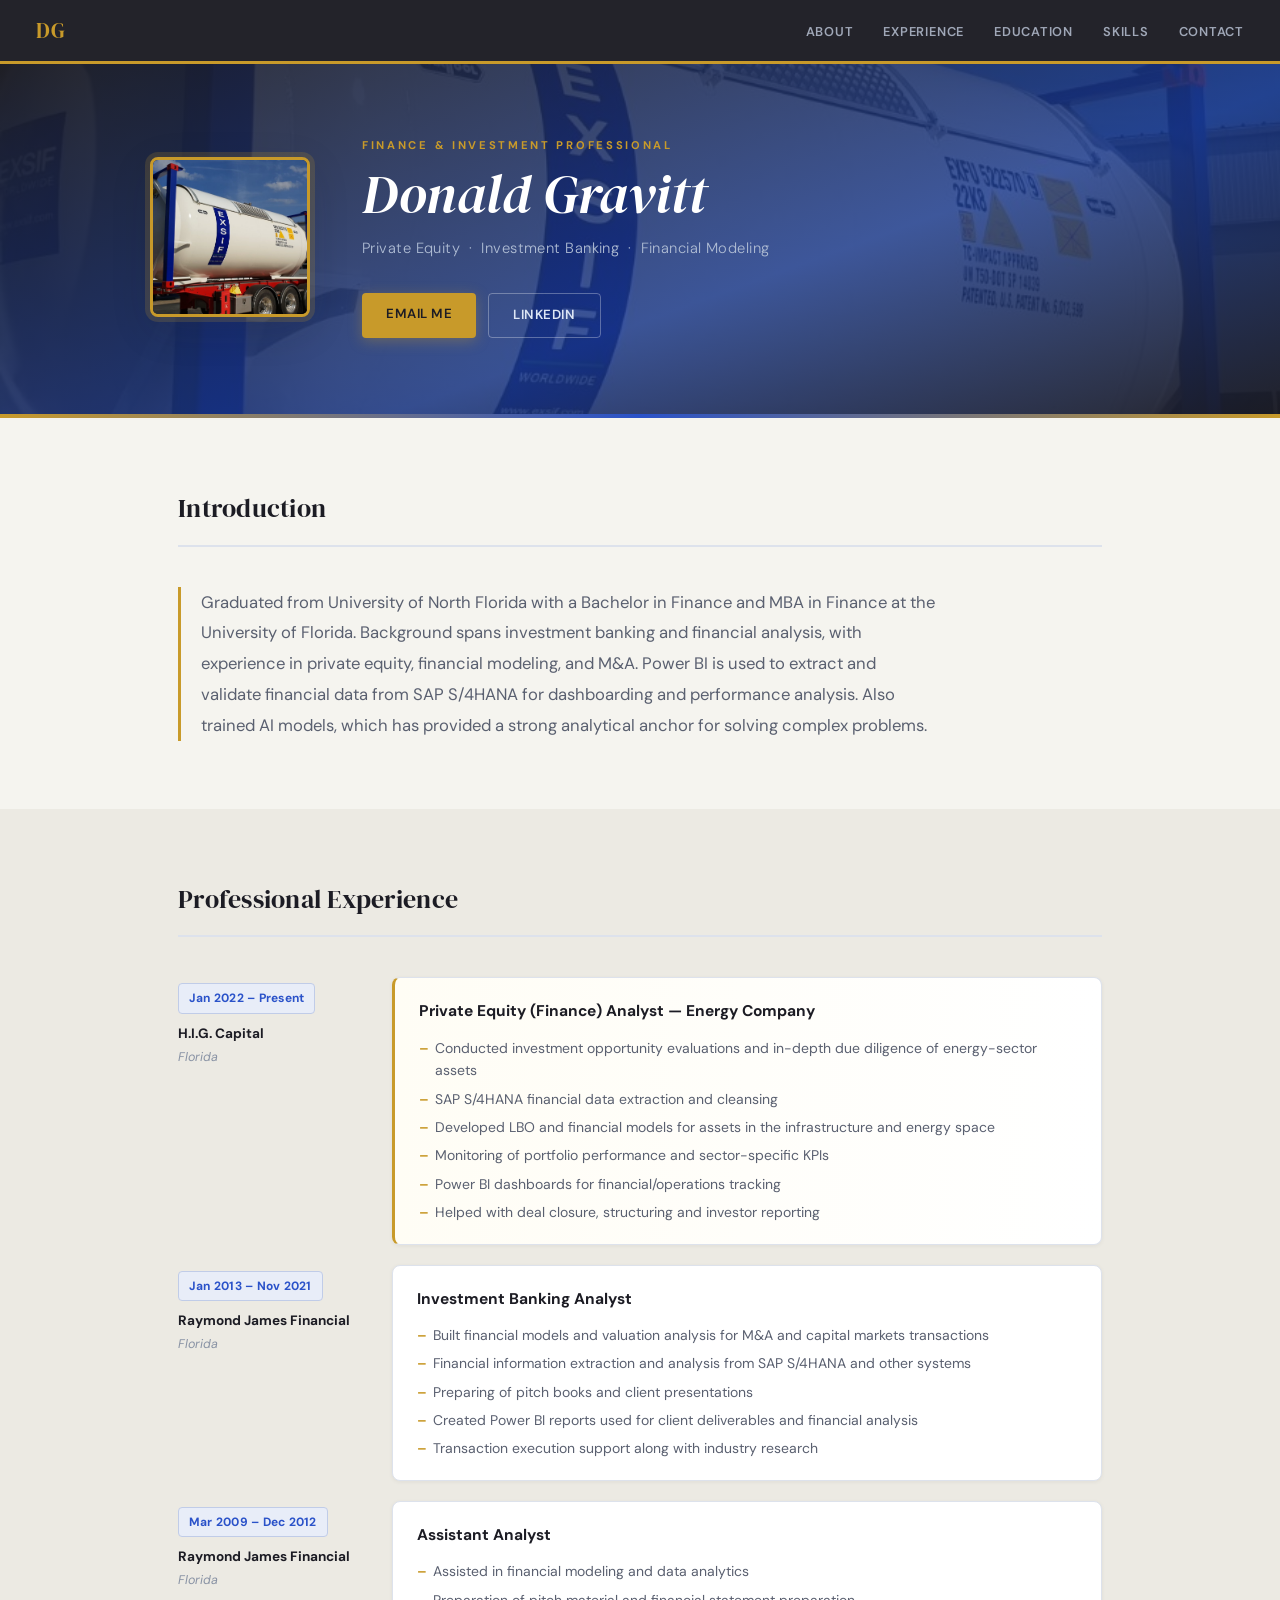
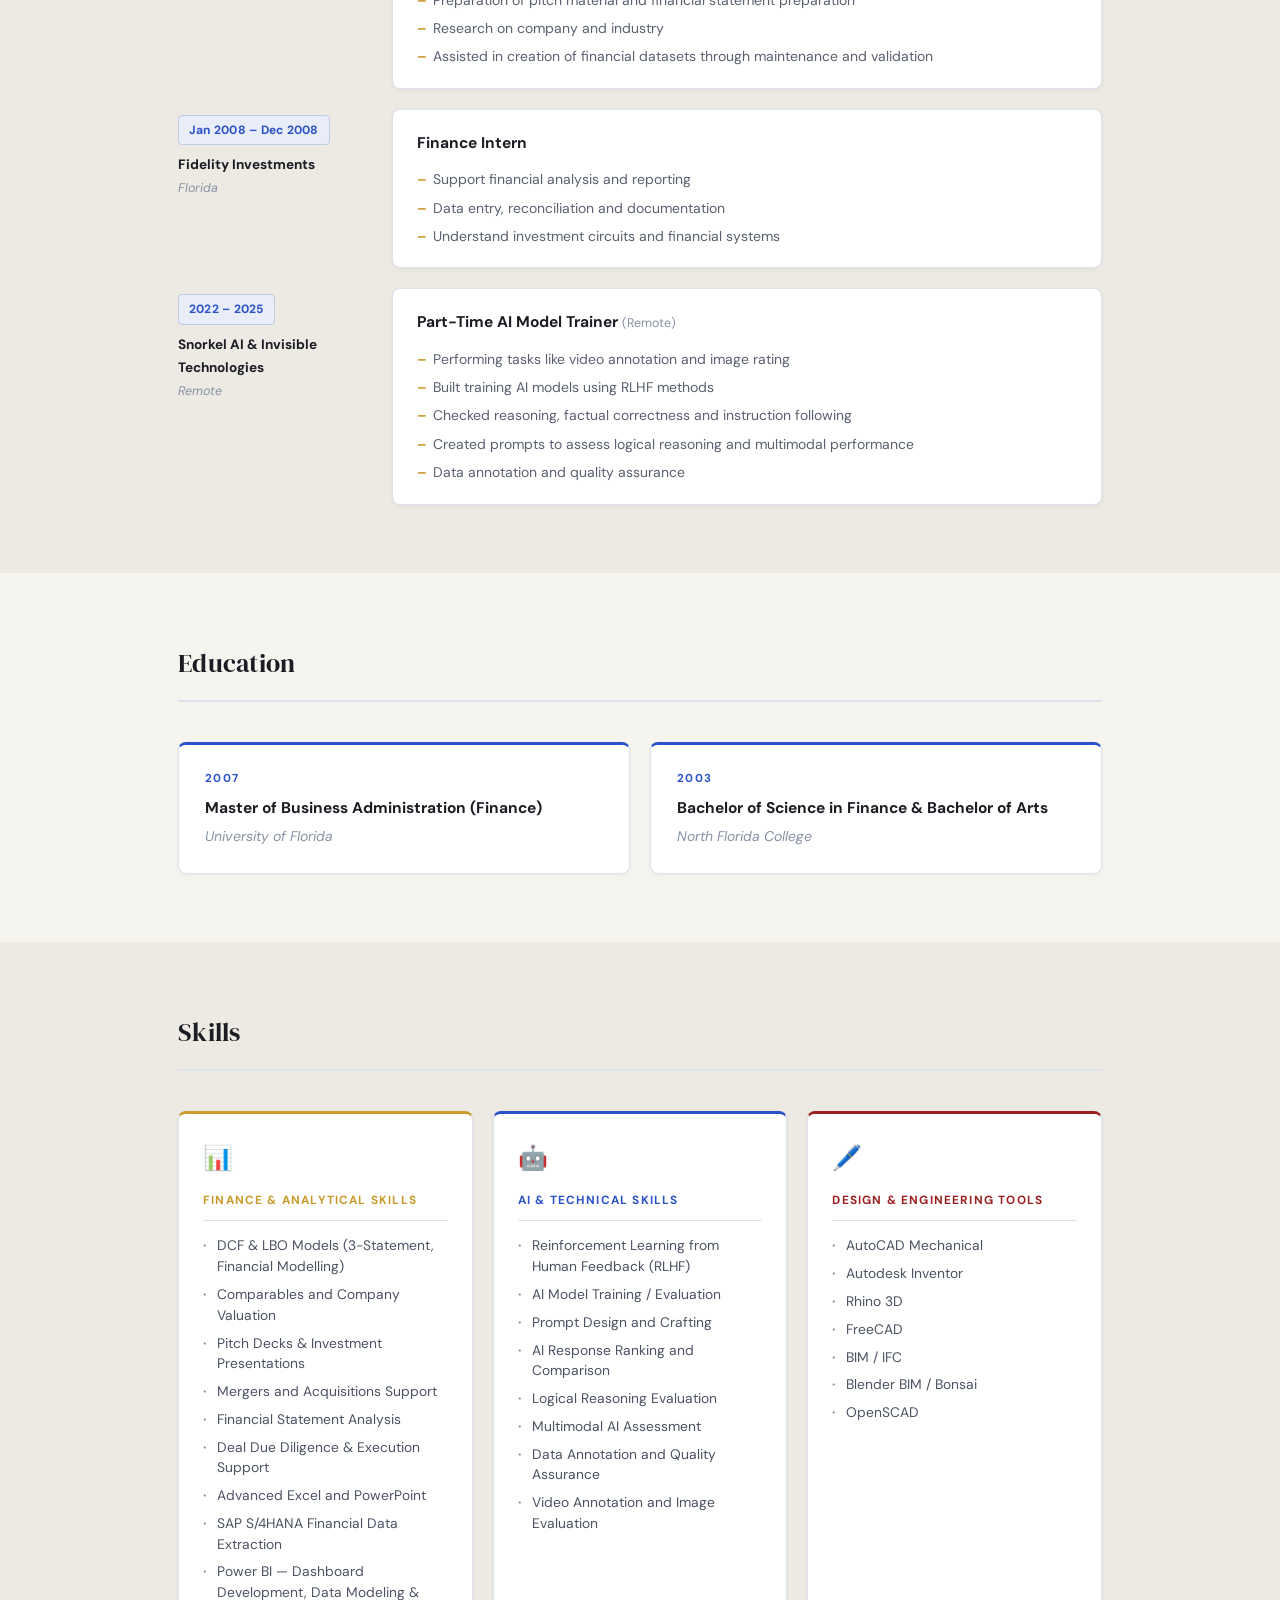
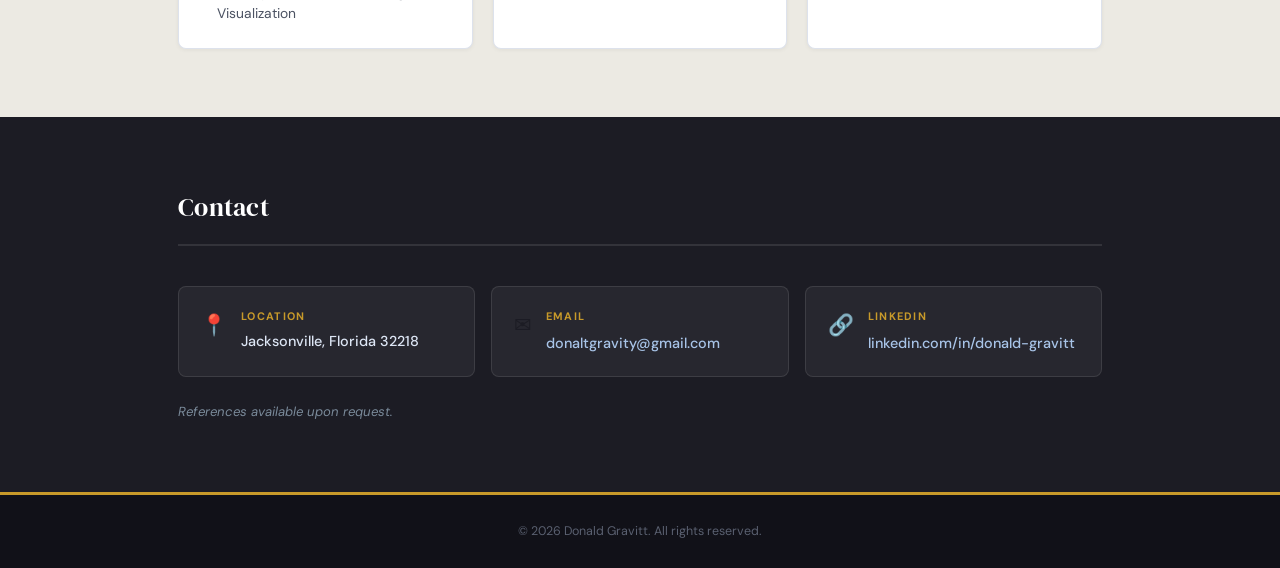
==== index.html @ 8e68f7f0 "Add files via upload" ====
<!DOCTYPE html>
<html lang="en">
<head>
  <meta charset="UTF-8" />
  <meta name="viewport" content="width=device-width, initial-scale=1.0" />
  <title>Donald Gravitt — Finance Portfolio</title>
  <link rel="stylesheet" href="style.css" />
  <link href="https://fonts.googleapis.com/css2?family=DM+Serif+Display:ital@0;1&family=DM+Sans:wght@300;400;500;600;700&display=swap" rel="stylesheet" />
</head>
<body>

  <!-- NAVBAR -->
  <nav class="navbar">
    <span class="nav-brand">DG</span>
    <ul class="nav-links">
      <li><a href="#intro">About</a></li>
      <li><a href="#experience">Experience</a></li>
      <li><a href="#education">Education</a></li>
      <li><a href="#skills">Skills</a></li>
      <li><a href="#contact">Contact</a></li>
    </ul>
  </nav>

  <!-- HERO -->
  <header class="hero">
    <div class="hero-inner">
      <div class="hero-profile-box">
        <img src="donald-headshot.jpg" alt="Donald Gravitt" />
      </div>
      <div class="hero-text">
        <p class="hero-eyebrow">Finance &amp; Investment Professional</p>
        <h1 class="hero-name">Donald Gravitt</h1>
        <p class="hero-tagline">Private Equity &nbsp;·&nbsp; Investment Banking &nbsp;·&nbsp; Financial Modeling</p>
        <div class="hero-links">
          <a href="mailto:donaltgravity@gmail.com" class="btn btn-primary">Email Me</a>
          <a href="https://www.linkedin.com/in/donald-gravitt" class="btn btn-ghost" target="_blank">LinkedIn</a>
        </div>
      </div>
    </div>
    <div class="hero-bar"></div>
  </header>

  <main>

    <!-- INTRO -->
    <section class="section" id="intro">
      <div class="container">
        <div class="section-header">
          <h2 class="section-title">Introduction</h2>
        </div>
        <p class="intro-text">
          Graduated from University of North Florida with a Bachelor in Finance and MBA in Finance at the University of Florida. Background spans investment banking and financial analysis, with experience in private equity, financial modeling, and M&A. Power BI is used to extract and validate financial data from SAP S/4HANA for dashboarding and performance analysis. Also trained AI models, which has provided a strong analytical anchor for solving complex problems.
        </p>
      </div>
    </section>

    <!-- EXPERIENCE -->
    <section class="section section-alt" id="experience">
      <div class="container">
        <div class="section-header">
          <h2 class="section-title">Professional Experience</h2>
        </div>
        <div class="timeline">

          <div class="timeline-item">
            <div class="timeline-left">
              <div class="timeline-date">Jan 2022 – Present</div>
              <div class="timeline-company">H.I.G. Capital</div>
              <div class="timeline-location">Florida</div>
            </div>
            <div class="timeline-card featured">
              <h3>Private Equity (Finance) Analyst — Energy Company</h3>
              <ul class="tl-bullets">
                <li>Conducted investment opportunity evaluations and in-depth due diligence of energy-sector assets</li>
                <li>SAP S/4HANA financial data extraction and cleansing</li>
                <li>Developed LBO and financial models for assets in the infrastructure and energy space</li>
                <li>Monitoring of portfolio performance and sector-specific KPIs</li>
                <li>Power BI dashboards for financial/operations tracking</li>
                <li>Helped with deal closure, structuring and investor reporting</li>
              </ul>
            </div>
          </div>

          <div class="timeline-item">
            <div class="timeline-left">
              <div class="timeline-date">Jan 2013 – Nov 2021</div>
              <div class="timeline-company">Raymond James Financial</div>
              <div class="timeline-location">Florida</div>
            </div>
            <div class="timeline-card">
              <h3>Investment Banking Analyst</h3>
              <ul class="tl-bullets">
                <li>Built financial models and valuation analysis for M&A and capital markets transactions</li>
                <li>Financial information extraction and analysis from SAP S/4HANA and other systems</li>
                <li>Preparing of pitch books and client presentations</li>
                <li>Created Power BI reports used for client deliverables and financial analysis</li>
                <li>Transaction execution support along with industry research</li>
              </ul>
            </div>
          </div>

          <div class="timeline-item">
            <div class="timeline-left">
              <div class="timeline-date">Mar 2009 – Dec 2012</div>
              <div class="timeline-company">Raymond James Financial</div>
              <div class="timeline-location">Florida</div>
            </div>
            <div class="timeline-card">
              <h3>Assistant Analyst</h3>
              <ul class="tl-bullets">
                <li>Assisted in financial modeling and data analytics</li>
                <li>Preparation of pitch material and financial statement preparation</li>
                <li>Research on company and industry</li>
                <li>Assisted in creation of financial datasets through maintenance and validation</li>
              </ul>
            </div>
          </div>

          <div class="timeline-item">
            <div class="timeline-left">
              <div class="timeline-date">Jan 2008 – Dec 2008</div>
              <div class="timeline-company">Fidelity Investments</div>
              <div class="timeline-location">Florida</div>
            </div>
            <div class="timeline-card">
              <h3>Finance Intern</h3>
              <ul class="tl-bullets">
                <li>Support financial analysis and reporting</li>
                <li>Data entry, reconciliation and documentation</li>
                <li>Understand investment circuits and financial systems</li>
              </ul>
            </div>
          </div>

          <div class="timeline-item">
            <div class="timeline-left">
              <div class="timeline-date">2022 – 2025</div>
              <div class="timeline-company">Snorkel AI &amp; Invisible Technologies</div>
              <div class="timeline-location">Remote</div>
            </div>
            <div class="timeline-card">
              <h3>Part-Time AI Model Trainer <span class="part-time">(Remote)</span></h3>
              <ul class="tl-bullets">
                <li>Performing tasks like video annotation and image rating</li>
                <li>Built training AI models using RLHF methods</li>
                <li>Checked reasoning, factual correctness and instruction following</li>
                <li>Created prompts to assess logical reasoning and multimodal performance</li>
                <li>Data annotation and quality assurance</li>
              </ul>
            </div>
          </div>

        </div>
      </div>
    </section>

    <!-- EDUCATION -->
    <section class="section" id="education">
      <div class="container">
        <div class="section-header">
          <h2 class="section-title">Education</h2>
        </div>
        <div class="edu-grid">
          <div class="edu-card">
            <div class="edu-year">2007</div>
            <h3>Master of Business Administration (Finance)</h3>
            <p>University of Florida</p>
          </div>
          <div class="edu-card">
            <div class="edu-year">2003</div>
            <h3>Bachelor of Science in Finance &amp; Bachelor of Arts</h3>
            <p>North Florida College</p>
          </div>
        </div>
      </div>
    </section>

    <!-- SKILLS -->
    <section class="section section-alt" id="skills">
      <div class="container">
        <div class="section-header">
          <h2 class="section-title">Skills</h2>
        </div>
        <div class="skills-grid">
          <div class="skill-card sk-finance">
            <div class="skill-icon">📊</div>
            <h4>Finance &amp; Analytical Skills</h4>
            <ul class="skill-list">
              <li>DCF &amp; LBO Models (3-Statement, Financial Modelling)</li>
              <li>Comparables and Company Valuation</li>
              <li>Pitch Decks &amp; Investment Presentations</li>
              <li>Mergers and Acquisitions Support</li>
              <li>Financial Statement Analysis</li>
              <li>Deal Due Diligence &amp; Execution Support</li>
              <li>Advanced Excel and PowerPoint</li>
              <li>SAP S/4HANA Financial Data Extraction</li>
              <li>Power BI — Dashboard Development, Data Modeling &amp; Visualization</li>
            </ul>
          </div>
          <div class="skill-card sk-ai">
            <div class="skill-icon">🤖</div>
            <h4>AI &amp; Technical Skills</h4>
            <ul class="skill-list">
              <li>Reinforcement Learning from Human Feedback (RLHF)</li>
              <li>AI Model Training / Evaluation</li>
              <li>Prompt Design and Crafting</li>
              <li>AI Response Ranking and Comparison</li>
              <li>Logical Reasoning Evaluation</li>
              <li>Multimodal AI Assessment</li>
              <li>Data Annotation and Quality Assurance</li>
              <li>Video Annotation and Image Evaluation</li>
            </ul>
          </div>
          <div class="skill-card sk-design">
            <div class="skill-icon">🖊️</div>
            <h4>Design &amp; Engineering Tools</h4>
            <ul class="skill-list">
              <li>AutoCAD Mechanical</li>
              <li>Autodesk Inventor</li>
              <li>Rhino 3D</li>
              <li>FreeCAD</li>
              <li>BIM / IFC</li>
              <li>Blender BIM / Bonsai</li>
              <li>OpenSCAD</li>
            </ul>
          </div>
        </div>
      </div>
    </section>

    <!-- CONTACT -->
    <section class="section contact-section" id="contact">
      <div class="container">
        <div class="section-header">
          <h2 class="section-title">Contact</h2>
        </div>
        <div class="contact-grid">
          <div class="contact-card">
            <span class="contact-icon">📍</span>
            <div>
              <p class="contact-label">Location</p>
              <p class="contact-value">Jacksonville, Florida 32218</p>
            </div>
          </div>
          <div class="contact-card">
            <span class="contact-icon">✉️</span>
            <div>
              <p class="contact-label">Email</p>
              <a href="mailto:donaltgravity@gmail.com" class="contact-value">donaltgravity@gmail.com</a>
            </div>
          </div>
          <div class="contact-card">
            <span class="contact-icon">🔗</span>
            <div>
              <p class="contact-label">LinkedIn</p>
              <a href="https://www.linkedin.com/in/donald-gravitt" class="contact-value" target="_blank">linkedin.com/in/donald-gravitt</a>
            </div>
          </div>
        </div>
        <p class="references-note">References available upon request.</p>
      </div>
    </section>

  </main>

  <footer class="footer">
    <p>© 2026 Donald Gravitt. All rights reserved.</p>
  </footer>

</body>
</html>
---- style.css ----
/* ===========================
   RESET & BASE
=========================== */
*, *::before, *::after {
  box-sizing: border-box;
  margin: 0;
  padding: 0;
}

:root {
  /* Pulled from the tank image: white tank, cobalt blue stripe, red chassis, gold hazard labels, sky */
  --charcoal:    #1c1c24;
  --charcoal-2:  #26262f;
  --cobalt:      #1a3a8f;
  --cobalt-lt:   #2a52c9;
  --cobalt-pale: #e8edf8;
  --gold:        #c89a2a;
  --gold-lt:     #f7eecc;
  --cream:       #f9f7f2;
  --warm-white:  #ffffff;
  --slate:       #4b5262;
  --slate-lt:    #8892a4;
  --border:      #dde2ec;
  --red-accent:  #9b2020;

  --bg:          #f5f4ef;
  --bg-alt:      #eceae3;
  --text:        #1c1c24;
  --text-muted:  #5a6070;

  --font-display: 'DM Serif Display', Georgia, serif;
  --font-body:    'DM Sans', system-ui, sans-serif;
  --max-width: 980px;
  --radius: 8px;
  --shadow-sm: 0 1px 4px rgba(28,28,36,0.06);
  --shadow-md: 0 4px 18px rgba(28,28,36,0.10);
  --shadow-lg: 0 12px 40px rgba(28,28,36,0.14);
}

html { scroll-behavior: smooth; }

body {
  font-family: var(--font-body);
  background: var(--bg);
  color: var(--text);
  font-size: 16px;
  line-height: 1.7;
}

a { color: var(--cobalt-lt); text-decoration: none; transition: opacity 0.2s; }
a:hover { opacity: 0.75; }
img { max-width: 100%; display: block; }
ul { list-style: none; }

/* ===========================
   NAVBAR
=========================== */
.navbar {
  position: sticky;
  top: 0;
  z-index: 100;
  background: rgba(28,28,36,0.97);
  backdrop-filter: blur(12px);
  border-bottom: 3px solid var(--gold);
  display: flex;
  align-items: center;
  justify-content: space-between;
  padding: 13px 36px;
}

.nav-brand {
  font-family: var(--font-display);
  font-size: 1.3rem;
  font-weight: 400;
  color: var(--gold);
  letter-spacing: 0.06em;
}

.nav-links { display: flex; gap: 30px; }

.nav-links a {
  font-size: 0.8rem;
  font-weight: 600;
  color: #a0a8b8;
  letter-spacing: 0.06em;
  text-transform: uppercase;
  transition: color 0.2s;
}

.nav-links a:hover { color: var(--gold); opacity: 1; }

/* ===========================
   HERO
=========================== */
.hero {
  position: relative;
  background:
    linear-gradient(160deg, rgba(28,28,36,0.91) 0%, rgba(26,58,143,0.82) 60%, rgba(28,28,36,0.93) 100%),
    url('donald-headshot.jpg') center/cover no-repeat;
  padding: 72px 28px 80px;
  overflow: hidden;
}

.hero-bar {
  position: absolute;
  bottom: 0; left: 0; right: 0;
  height: 4px;
  background: linear-gradient(90deg, var(--gold), var(--cobalt-lt), var(--gold));
}

.hero-inner {
  max-width: var(--max-width);
  margin: 0 auto;
  display: flex;
  align-items: center;
  gap: 52px;
}

/* square profile box */
.hero-profile-box {
  flex-shrink: 0;
  width: 160px;
  height: 160px;
  border-radius: var(--radius);
  overflow: hidden;
  border: 3px solid var(--gold);
  box-shadow: 0 0 0 5px rgba(200,154,42,0.18), var(--shadow-lg);
  background: var(--charcoal-2);
}

.hero-profile-box img {
  width: 100%;
  height: 100%;
  object-fit: cover;
}

.hero-eyebrow {
  font-size: 0.7rem;
  font-weight: 700;
  letter-spacing: 0.24em;
  text-transform: uppercase;
  color: var(--gold);
  margin-bottom: 10px;
}

.hero-name {
  font-family: var(--font-display);
  font-size: clamp(2.2rem, 5vw, 3.4rem);
  font-weight: 400;
  font-style: italic;
  color: #ffffff;
  line-height: 1.08;
  margin-bottom: 12px;
}

.hero-tagline {
  font-size: 0.92rem;
  color: #b0bdd4;
  font-weight: 300;
  letter-spacing: 0.03em;
  margin-bottom: 32px;
}

.hero-links { display: flex; gap: 12px; flex-wrap: wrap; }

.btn {
  display: inline-block;
  padding: 10px 24px;
  border-radius: 4px;
  font-size: 0.83rem;
  font-weight: 600;
  letter-spacing: 0.04em;
  text-transform: uppercase;
  transition: all 0.2s;
  cursor: pointer;
}

.btn-primary {
  background: var(--gold);
  color: var(--charcoal);
  box-shadow: 0 3px 14px rgba(200,154,42,0.35);
}
.btn-primary:hover { background: #b8891f; transform: translateY(-1px); opacity: 1; color: var(--charcoal); }

.btn-ghost {
  background: transparent;
  border: 1.5px solid rgba(255,255,255,0.3);
  color: #dde6f5;
}
.btn-ghost:hover { background: rgba(255,255,255,0.07); opacity: 1; color: #fff; }

/* ===========================
   SECTIONS
=========================== */
.section { padding: 68px 0; }
.section-alt { background: var(--bg-alt); }

.container {
  max-width: var(--max-width);
  margin: 0 auto;
  padding: 0 28px;
}

.section-header {
  display: flex;
  align-items: center;
  gap: 16px;
  margin-bottom: 40px;
  padding-bottom: 14px;
  border-bottom: 2px solid var(--border);
}

.section-title {
  font-family: var(--font-display);
  font-size: 1.65rem;
  font-weight: 400;
  color: var(--charcoal);
  letter-spacing: 0.01em;
}

/* ===========================
   INTRO
=========================== */
.intro-text {
  font-size: 1.04rem;
  color: var(--text-muted);
  max-width: 760px;
  line-height: 1.85;
  padding-left: 20px;
  border-left: 3px solid var(--gold);
}

/* ===========================
   TIMELINE
=========================== */
.timeline { display: flex; flex-direction: column; gap: 20px; }

.timeline-item {
  display: grid;
  grid-template-columns: 190px 1fr;
  gap: 24px;
  align-items: start;
}

.timeline-left {
  padding-top: 6px;
}

.timeline-date {
  font-size: 0.75rem;
  font-weight: 700;
  color: var(--cobalt-lt);
  background: var(--cobalt-pale);
  border: 1px solid #c0cce8;
  border-radius: 4px;
  padding: 4px 10px;
  display: inline-block;
  margin-bottom: 8px;
  letter-spacing: 0.02em;
}

.timeline-company {
  font-size: 0.85rem;
  font-weight: 700;
  color: var(--charcoal);
  margin-bottom: 2px;
}

.timeline-location {
  font-size: 0.78rem;
  color: var(--slate-lt);
  font-style: italic;
}

.timeline-card {
  background: var(--warm-white);
  border: 1px solid var(--border);
  border-radius: var(--radius);
  padding: 20px 24px;
  box-shadow: var(--shadow-sm);
  transition: box-shadow 0.2s, border-color 0.2s, transform 0.2s;
}

.timeline-card:hover {
  box-shadow: var(--shadow-md);
  border-color: #c0cce8;
  transform: translateX(3px);
}

.timeline-card.featured {
  border-left: 3px solid var(--gold);
  background: linear-gradient(to right, #fffdf5, #ffffff);
}

.timeline-card h3 {
  font-size: 0.97rem;
  font-weight: 700;
  color: var(--charcoal);
  margin-bottom: 12px;
}

.tl-bullets {
  list-style: none;
  display: flex;
  flex-direction: column;
  gap: 6px;
}

.tl-bullets li {
  font-size: 0.875rem;
  color: var(--text-muted);
  padding-left: 16px;
  position: relative;
  line-height: 1.6;
}

.tl-bullets li::before {
  content: '–';
  position: absolute;
  left: 0;
  color: var(--gold);
  font-weight: 700;
}

.part-time {
  font-size: 0.78rem;
  font-weight: 400;
  color: var(--slate-lt);
}

/* ===========================
   EDUCATION
=========================== */
.edu-grid {
  display: grid;
  grid-template-columns: repeat(auto-fit, minmax(280px, 1fr));
  gap: 20px;
}

.edu-card {
  background: var(--warm-white);
  border: 1px solid var(--border);
  border-top: 3px solid var(--cobalt-lt);
  border-radius: var(--radius);
  padding: 24px 26px;
  box-shadow: var(--shadow-sm);
  transition: box-shadow 0.2s, transform 0.2s;
}

.edu-card:hover { box-shadow: var(--shadow-md); transform: translateY(-2px); }

.edu-year {
  font-size: 0.72rem;
  font-weight: 700;
  letter-spacing: 0.12em;
  color: var(--cobalt-lt);
  text-transform: uppercase;
  margin-bottom: 10px;
}

.edu-card h3 {
  font-size: 0.97rem;
  font-weight: 700;
  color: var(--charcoal);
  margin-bottom: 5px;
  line-height: 1.4;
}

.edu-card p {
  font-size: 0.875rem;
  color: var(--slate-lt);
  font-style: italic;
}

/* ===========================
   SKILLS
=========================== */
.skills-grid {
  display: grid;
  grid-template-columns: repeat(auto-fit, minmax(280px, 1fr));
  gap: 20px;
}

.skill-card {
  background: var(--warm-white);
  border: 1px solid var(--border);
  border-radius: var(--radius);
  padding: 24px;
  box-shadow: var(--shadow-sm);
  transition: transform 0.2s, box-shadow 0.2s;
}

.skill-card:hover { transform: translateY(-3px); box-shadow: var(--shadow-md); }

.skill-icon { font-size: 1.5rem; margin-bottom: 12px; }

.skill-card h4 {
  font-size: 0.74rem;
  font-weight: 700;
  text-transform: uppercase;
  letter-spacing: 0.1em;
  margin-bottom: 14px;
  padding-bottom: 10px;
  border-bottom: 1px solid var(--border);
}

.sk-finance { border-top: 3px solid var(--gold); }
.sk-finance h4 { color: var(--gold); }

.sk-ai { border-top: 3px solid var(--cobalt-lt); }
.sk-ai h4 { color: var(--cobalt-lt); }

.sk-design { border-top: 3px solid var(--red-accent); }
.sk-design h4 { color: var(--red-accent); }

.skill-list {
  display: flex;
  flex-direction: column;
  gap: 7px;
}

.skill-list li {
  font-size: 0.865rem;
  color: var(--slate);
  padding-left: 14px;
  position: relative;
  line-height: 1.5;
}

.skill-list li::before {
  content: '·';
  position: absolute;
  left: 0;
  font-weight: 700;
  color: var(--slate-lt);
}

/* ===========================
   CONTACT
=========================== */
.contact-section { background: var(--charcoal); }
.contact-section .section-header { border-bottom-color: rgba(255,255,255,0.1); }
.contact-section .section-title { color: #ffffff; }

.contact-grid {
  display: grid;
  grid-template-columns: repeat(auto-fit, minmax(220px, 1fr));
  gap: 16px;
  margin-bottom: 24px;
}

.contact-card {
  display: flex;
  align-items: flex-start;
  gap: 14px;
  background: rgba(255,255,255,0.05);
  border: 1px solid rgba(255,255,255,0.1);
  border-radius: var(--radius);
  padding: 20px 22px;
  transition: background 0.2s, border-color 0.2s;
}

.contact-card:hover {
  background: rgba(255,255,255,0.08);
  border-color: rgba(200,154,42,0.4);
}

.contact-icon { font-size: 1.3rem; flex-shrink: 0; }

.contact-label {
  font-size: 0.68rem;
  font-weight: 700;
  text-transform: uppercase;
  letter-spacing: 0.12em;
  color: var(--gold);
  margin-bottom: 4px;
}

.contact-value {
  font-size: 0.9rem;
  color: #dde6f5;
  font-weight: 500;
}

a.contact-value { color: #a8c4e8; }
a.contact-value:hover { color: var(--gold); opacity: 1; }

.references-note {
  font-size: 0.82rem;
  color: #7a8a9a;
  font-style: italic;
}

/* ===========================
   FOOTER
=========================== */
.footer {
  background: #111118;
  border-top: 3px solid var(--gold);
  text-align: center;
  padding: 26px 24px;
  font-size: 0.78rem;
  color: #5a6070;
}

/* ===========================
   RESPONSIVE
=========================== */
@media (max-width: 680px) {
  .navbar { padding: 12px 16px; }
  .nav-links { gap: 16px; }
  .nav-links a { font-size: 0.72rem; }

  .hero-inner { flex-direction: column; text-align: center; gap: 28px; }
  .hero-links { justify-content: center; }
  .hero-profile-box { width: 130px; height: 130px; }

  .timeline-item { grid-template-columns: 1fr; gap: 10px; }
  .timeline-date { display: inline-block; }

  .skills-grid,
  .edu-grid,
  .contact-grid { grid-template-columns: 1fr; }
}
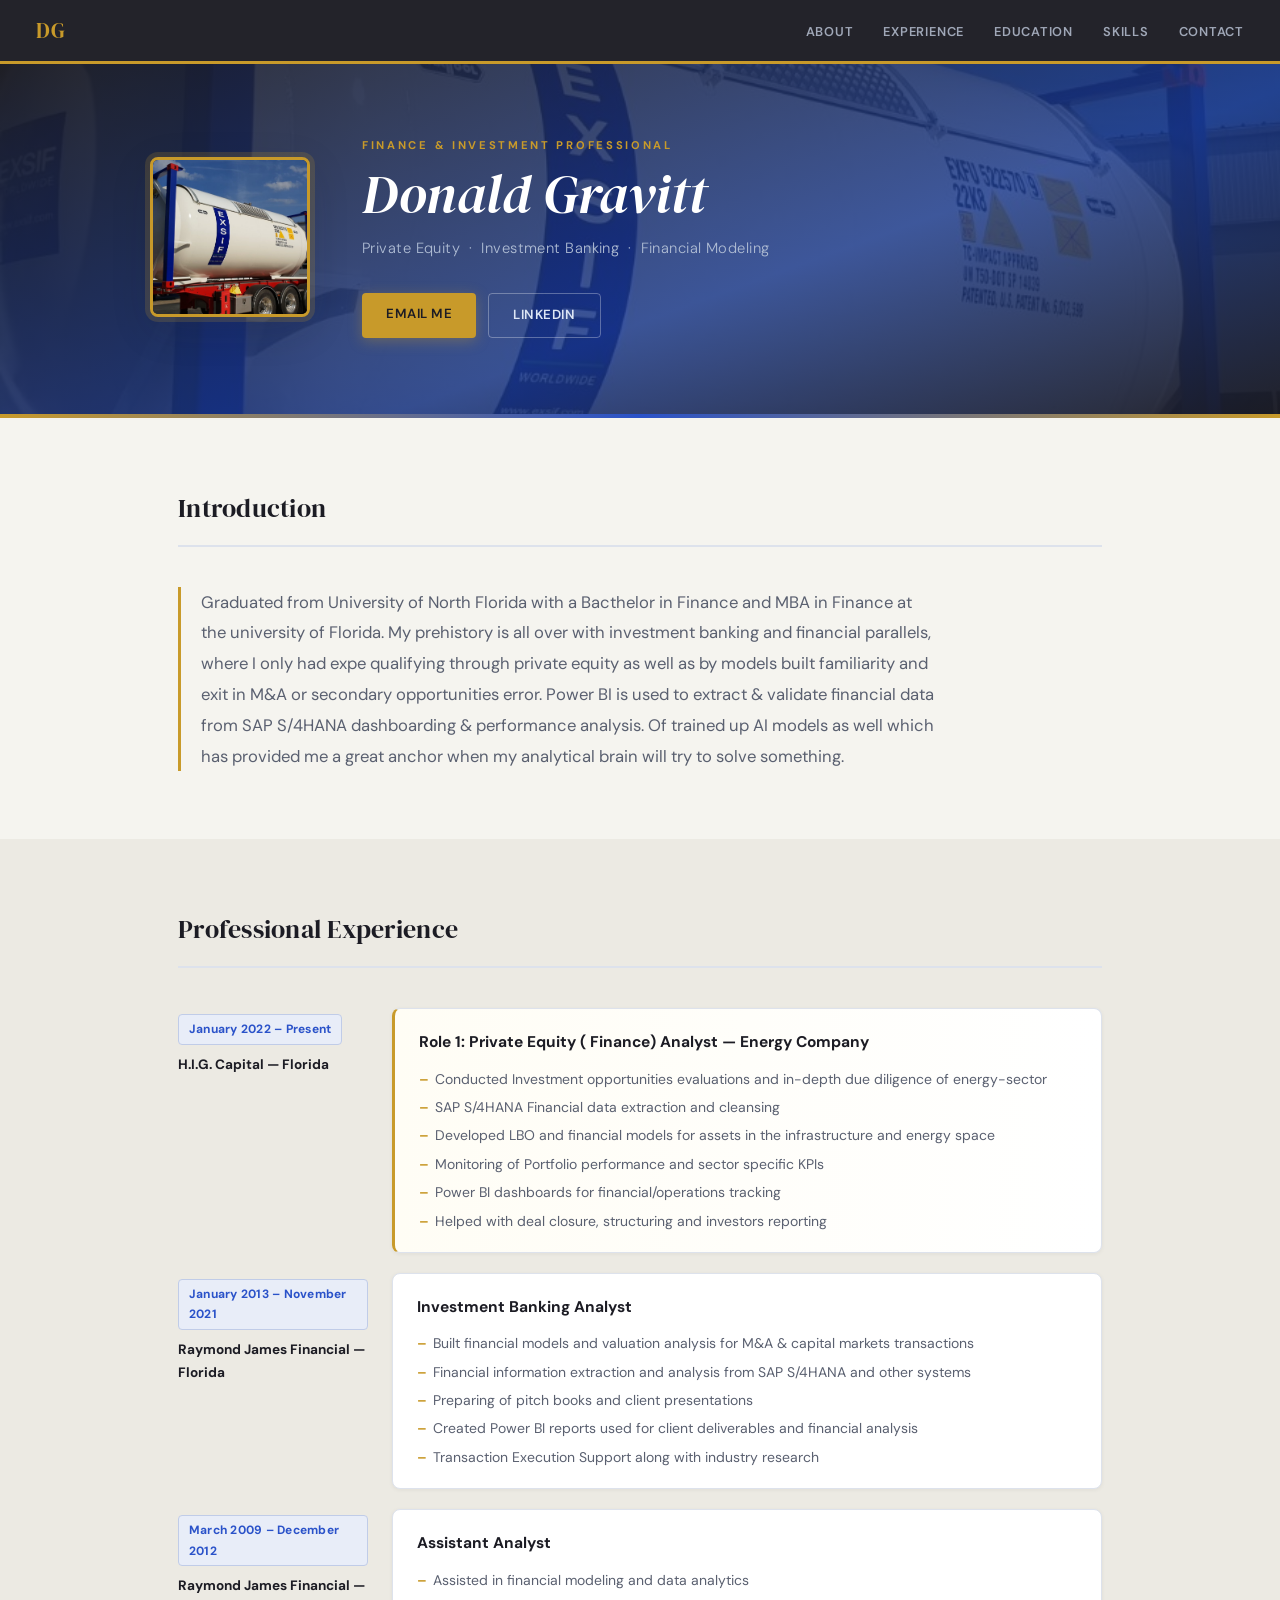
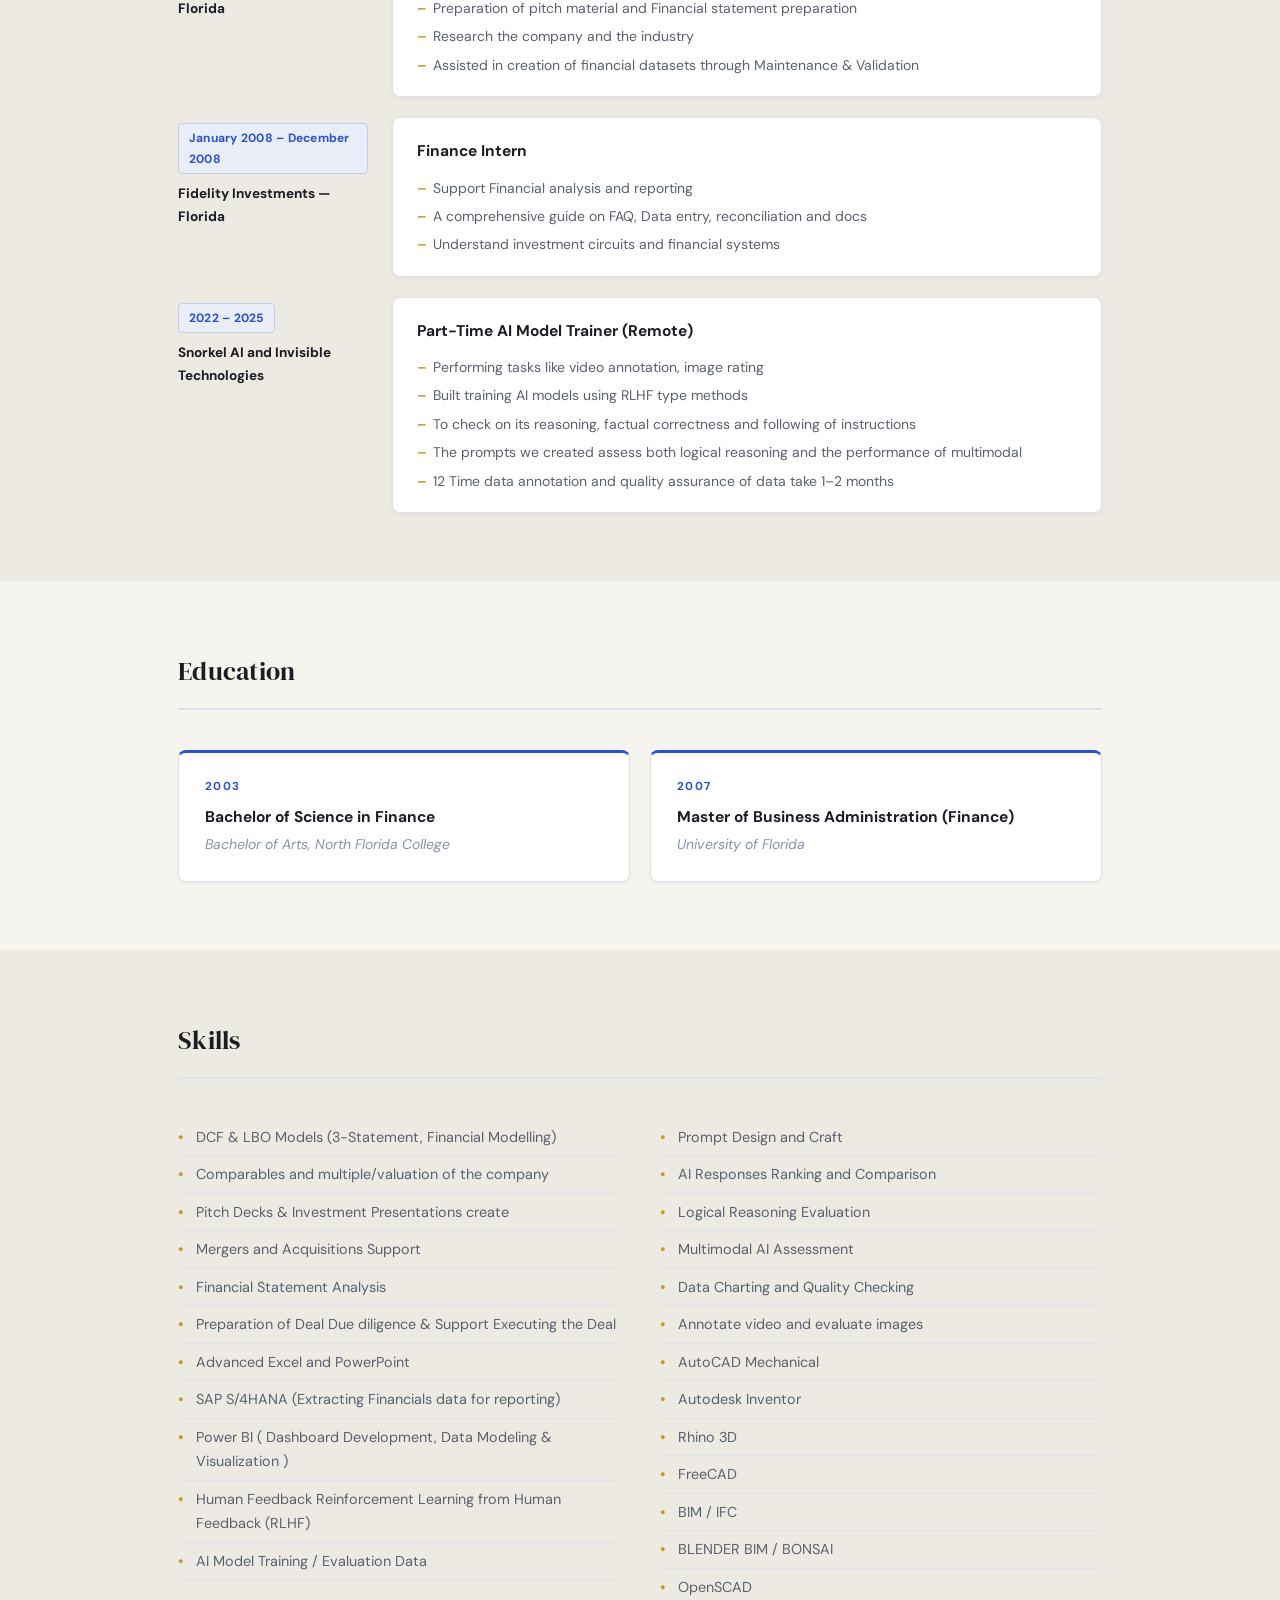
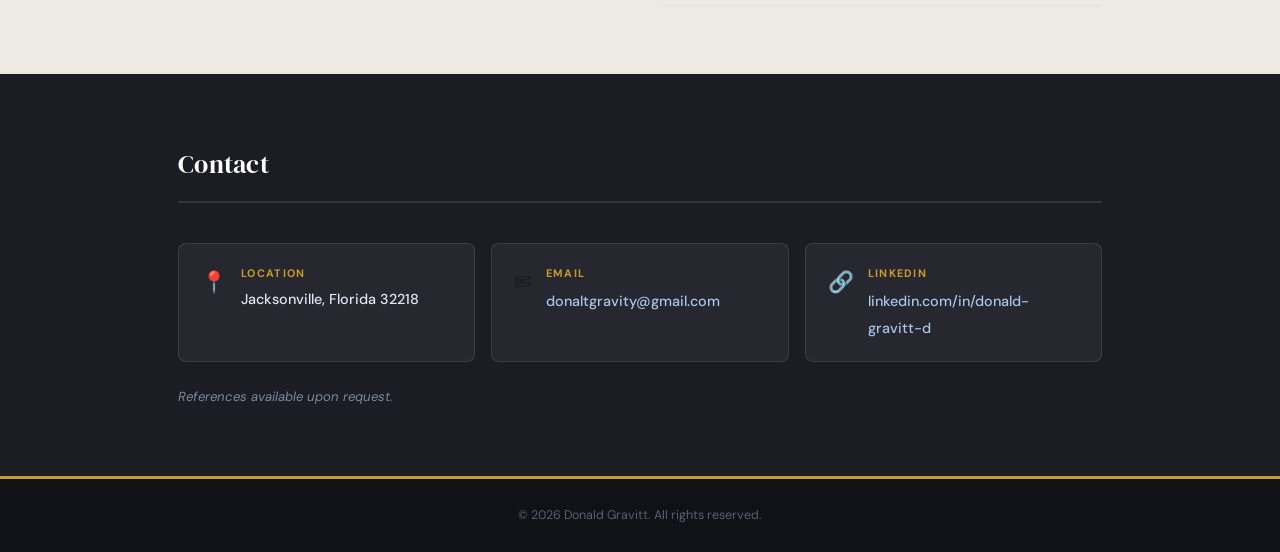
==== commit c7415d00: "Add files via upload" ====
--- a/index.html
+++ b/index.html
@@ -33,7 +33,7 @@
         <p class="hero-tagline">Private Equity &nbsp;·&nbsp; Investment Banking &nbsp;·&nbsp; Financial Modeling</p>
         <div class="hero-links">
           <a href="mailto:donaltgravity@gmail.com" class="btn btn-primary">Email Me</a>
-          <a href="https://www.linkedin.com/in/donald-gravitt" class="btn btn-ghost" target="_blank">LinkedIn</a>
+          <a href="https://www.linkedin.com/in/donald-gravitt-d" class="btn btn-ghost" target="_blank">LinkedIn</a>
         </div>
       </div>
     </div>
@@ -49,7 +49,7 @@
           <h2 class="section-title">Introduction</h2>
         </div>
         <p class="intro-text">
-          Graduated from University of North Florida with a Bachelor in Finance and MBA in Finance at the University of Florida. Background spans investment banking and financial analysis, with experience in private equity, financial modeling, and M&A. Power BI is used to extract and validate financial data from SAP S/4HANA for dashboarding and performance analysis. Also trained AI models, which has provided a strong analytical anchor for solving complex problems.
+          Graduated from University of North Florida with a Bacthelor in Finance and MBA in Finance at the university of Florida. My prehistory is all over with investment banking and financial parallels, where I only had expe qualifying through private equity as well as by models built familiarity and exit in M&A or secondary opportunities error. Power BI is used to extract &amp; validate financial data from SAP S/4HANA dashboarding &amp; performance analysis. Of trained up AI models as well which has provided me a great anchor when my analytical brain will try to solve something.
         </p>
       </div>
     </section>
@@ -64,69 +64,65 @@
 
           <div class="timeline-item">
             <div class="timeline-left">
-              <div class="timeline-date">Jan 2022 – Present</div>
-              <div class="timeline-company">H.I.G. Capital</div>
-              <div class="timeline-location">Florida</div>
+              <div class="timeline-date">January 2022 – Present</div>
+              <div class="timeline-company">H.I.G. Capital — Florida</div>
             </div>
             <div class="timeline-card featured">
-              <h3>Private Equity (Finance) Analyst — Energy Company</h3>
-              <ul class="tl-bullets">
-                <li>Conducted investment opportunity evaluations and in-depth due diligence of energy-sector assets</li>
-                <li>SAP S/4HANA financial data extraction and cleansing</li>
+              <h3>Role 1: Private Equity ( Finance) Analyst — Energy Company</h3>
+              <ul class="tl-bullets">
+                <li>Conducted Investment opportunities evaluations and in-depth due diligence of energy-sector</li>
+                <li>SAP S/4HANA Financial data extraction and cleansing</li>
                 <li>Developed LBO and financial models for assets in the infrastructure and energy space</li>
-                <li>Monitoring of portfolio performance and sector-specific KPIs</li>
+                <li>Monitoring of Portfolio performance and sector specific KPIs</li>
                 <li>Power BI dashboards for financial/operations tracking</li>
-                <li>Helped with deal closure, structuring and investor reporting</li>
-              </ul>
-            </div>
-          </div>
-
-          <div class="timeline-item">
-            <div class="timeline-left">
-              <div class="timeline-date">Jan 2013 – Nov 2021</div>
-              <div class="timeline-company">Raymond James Financial</div>
-              <div class="timeline-location">Florida</div>
+                <li>Helped with deal closure, structuring and investors reporting</li>
+              </ul>
+            </div>
+          </div>
+
+          <div class="timeline-item">
+            <div class="timeline-left">
+              <div class="timeline-date">January 2013 – November 2021</div>
+              <div class="timeline-company">Raymond James Financial — Florida</div>
             </div>
             <div class="timeline-card">
               <h3>Investment Banking Analyst</h3>
               <ul class="tl-bullets">
-                <li>Built financial models and valuation analysis for M&A and capital markets transactions</li>
+                <li>Built financial models and valuation analysis for M&amp;A &amp; capital markets transactions</li>
                 <li>Financial information extraction and analysis from SAP S/4HANA and other systems</li>
                 <li>Preparing of pitch books and client presentations</li>
                 <li>Created Power BI reports used for client deliverables and financial analysis</li>
-                <li>Transaction execution support along with industry research</li>
-              </ul>
-            </div>
-          </div>
-
-          <div class="timeline-item">
-            <div class="timeline-left">
-              <div class="timeline-date">Mar 2009 – Dec 2012</div>
-              <div class="timeline-company">Raymond James Financial</div>
-              <div class="timeline-location">Florida</div>
+                <li>Transaction Execution Support along with industry research</li>
+              </ul>
+            </div>
+          </div>
+
+          <div class="timeline-item">
+            <div class="timeline-left">
+              <div class="timeline-date">March 2009 – December 2012</div>
+              <div class="timeline-company">Raymond James Financial — Florida</div>
             </div>
             <div class="timeline-card">
               <h3>Assistant Analyst</h3>
               <ul class="tl-bullets">
                 <li>Assisted in financial modeling and data analytics</li>
-                <li>Preparation of pitch material and financial statement preparation</li>
-                <li>Research on company and industry</li>
-                <li>Assisted in creation of financial datasets through maintenance and validation</li>
-              </ul>
-            </div>
-          </div>
-
-          <div class="timeline-item">
-            <div class="timeline-left">
-              <div class="timeline-date">Jan 2008 – Dec 2008</div>
-              <div class="timeline-company">Fidelity Investments</div>
-              <div class="timeline-location">Florida</div>
+                <li>Preparation of pitch material and Financial statement preparation</li>
+                <li>Research the company and the industry</li>
+                <li>Assisted in creation of financial datasets through Maintenance &amp; Validation</li>
+              </ul>
+            </div>
+          </div>
+
+          <div class="timeline-item">
+            <div class="timeline-left">
+              <div class="timeline-date">January 2008 – December 2008</div>
+              <div class="timeline-company">Fidelity Investments — Florida</div>
             </div>
             <div class="timeline-card">
               <h3>Finance Intern</h3>
               <ul class="tl-bullets">
-                <li>Support financial analysis and reporting</li>
-                <li>Data entry, reconciliation and documentation</li>
+                <li>Support Financial analysis and reporting</li>
+                <li>A comprehensive guide on FAQ, Data entry, reconciliation and docs</li>
                 <li>Understand investment circuits and financial systems</li>
               </ul>
             </div>
@@ -135,17 +131,16 @@
           <div class="timeline-item">
             <div class="timeline-left">
               <div class="timeline-date">2022 – 2025</div>
-              <div class="timeline-company">Snorkel AI &amp; Invisible Technologies</div>
-              <div class="timeline-location">Remote</div>
-            </div>
-            <div class="timeline-card">
-              <h3>Part-Time AI Model Trainer <span class="part-time">(Remote)</span></h3>
-              <ul class="tl-bullets">
-                <li>Performing tasks like video annotation and image rating</li>
-                <li>Built training AI models using RLHF methods</li>
-                <li>Checked reasoning, factual correctness and instruction following</li>
-                <li>Created prompts to assess logical reasoning and multimodal performance</li>
-                <li>Data annotation and quality assurance</li>
+              <div class="timeline-company">Snorkel AI and Invisible Technologies</div>
+            </div>
+            <div class="timeline-card">
+              <h3>Part-Time AI Model Trainer (Remote)</h3>
+              <ul class="tl-bullets">
+                <li>Performing tasks like video annotation, image rating</li>
+                <li>Built training AI models using RLHF type methods</li>
+                <li>To check on its reasoning, factual correctness and following of instructions</li>
+                <li>The prompts we created assess both logical reasoning and the performance of multimodal</li>
+                <li>12 Time data annotation and quality assurance of data take 1–2 months</li>
               </ul>
             </div>
           </div>
@@ -161,16 +156,16 @@
           <h2 class="section-title">Education</h2>
         </div>
         <div class="edu-grid">
+          <div class="edu-card">
+            <div class="edu-year">2003</div>
+            <h3>Bachelor of Science in Finance</h3>
+            <p>Bachelor of Arts, North Florida College</p>
+          </div>
           <div class="edu-card">
             <div class="edu-year">2007</div>
             <h3>Master of Business Administration (Finance)</h3>
             <p>University of Florida</p>
           </div>
-          <div class="edu-card">
-            <div class="edu-year">2003</div>
-            <h3>Bachelor of Science in Finance &amp; Bachelor of Arts</h3>
-            <p>North Florida College</p>
-          </div>
         </div>
       </div>
     </section>
@@ -181,50 +176,32 @@
         <div class="section-header">
           <h2 class="section-title">Skills</h2>
         </div>
-        <div class="skills-grid">
-          <div class="skill-card sk-finance">
-            <div class="skill-icon">📊</div>
-            <h4>Finance &amp; Analytical Skills</h4>
-            <ul class="skill-list">
-              <li>DCF &amp; LBO Models (3-Statement, Financial Modelling)</li>
-              <li>Comparables and Company Valuation</li>
-              <li>Pitch Decks &amp; Investment Presentations</li>
-              <li>Mergers and Acquisitions Support</li>
-              <li>Financial Statement Analysis</li>
-              <li>Deal Due Diligence &amp; Execution Support</li>
-              <li>Advanced Excel and PowerPoint</li>
-              <li>SAP S/4HANA Financial Data Extraction</li>
-              <li>Power BI — Dashboard Development, Data Modeling &amp; Visualization</li>
-            </ul>
-          </div>
-          <div class="skill-card sk-ai">
-            <div class="skill-icon">🤖</div>
-            <h4>AI &amp; Technical Skills</h4>
-            <ul class="skill-list">
-              <li>Reinforcement Learning from Human Feedback (RLHF)</li>
-              <li>AI Model Training / Evaluation</li>
-              <li>Prompt Design and Crafting</li>
-              <li>AI Response Ranking and Comparison</li>
-              <li>Logical Reasoning Evaluation</li>
-              <li>Multimodal AI Assessment</li>
-              <li>Data Annotation and Quality Assurance</li>
-              <li>Video Annotation and Image Evaluation</li>
-            </ul>
-          </div>
-          <div class="skill-card sk-design">
-            <div class="skill-icon">🖊️</div>
-            <h4>Design &amp; Engineering Tools</h4>
-            <ul class="skill-list">
-              <li>AutoCAD Mechanical</li>
-              <li>Autodesk Inventor</li>
-              <li>Rhino 3D</li>
-              <li>FreeCAD</li>
-              <li>BIM / IFC</li>
-              <li>Blender BIM / Bonsai</li>
-              <li>OpenSCAD</li>
-            </ul>
-          </div>
-        </div>
+        <ul class="skills-flat-list">
+          <li>DCF &amp; LBO Models (3-Statement, Financial Modelling)</li>
+          <li>Comparables and multiple/valuation of the company</li>
+          <li>Pitch Decks &amp; Investment Presentations create</li>
+          <li>Mergers and Acquisitions Support</li>
+          <li>Financial Statement Analysis</li>
+          <li>Preparation of Deal Due diligence &amp; Support Executing the Deal</li>
+          <li>Advanced Excel and PowerPoint</li>
+          <li>SAP S/4HANA (Extracting Financials data for reporting)</li>
+          <li>Power BI ( Dashboard Development, Data Modeling &amp; Visualization )</li>
+          <li>Human Feedback Reinforcement Learning from Human Feedback (RLHF)</li>
+          <li>AI Model Training / Evaluation Data</li>
+          <li>Prompt Design and Craft</li>
+          <li>AI Responses Ranking and Comparison</li>
+          <li>Logical Reasoning Evaluation</li>
+          <li>Multimodal AI Assessment</li>
+          <li>Data Charting and Quality Checking</li>
+          <li>Annotate video and evaluate images</li>
+          <li>AutoCAD Mechanical</li>
+          <li>Autodesk Inventor</li>
+          <li>Rhino 3D</li>
+          <li>FreeCAD</li>
+          <li>BIM / IFC</li>
+          <li>BLENDER BIM / BONSAI</li>
+          <li>OpenSCAD</li>
+        </ul>
       </div>
     </section>
 
@@ -253,7 +230,7 @@
             <span class="contact-icon">🔗</span>
             <div>
               <p class="contact-label">LinkedIn</p>
-              <a href="https://www.linkedin.com/in/donald-gravitt" class="contact-value" target="_blank">linkedin.com/in/donald-gravitt</a>
+              <a href="https://www.linkedin.com/in/donald-gravitt-d" class="contact-value" target="_blank">linkedin.com/in/donald-gravitt-d</a>
             </div>
           </div>
         </div>
--- a/style.css
+++ b/style.css
@@ -522,3 +522,33 @@
   .edu-grid,
   .contact-grid { grid-template-columns: 1fr; }
 }
+
+/* ===========================
+   FLAT SKILLS LIST
+=========================== */
+.skills-flat-list {
+  list-style: none;
+  columns: 2;
+  column-gap: 40px;
+}
+
+.skills-flat-list li {
+  font-size: 0.9rem;
+  color: var(--text-muted);
+  padding: 6px 0 6px 18px;
+  position: relative;
+  border-bottom: 1px solid var(--border);
+  break-inside: avoid;
+}
+
+.skills-flat-list li::before {
+  content: '•';
+  position: absolute;
+  left: 0;
+  color: var(--gold);
+  font-weight: 700;
+}
+
+@media (max-width: 640px) {
+  .skills-flat-list { columns: 1; }
+}
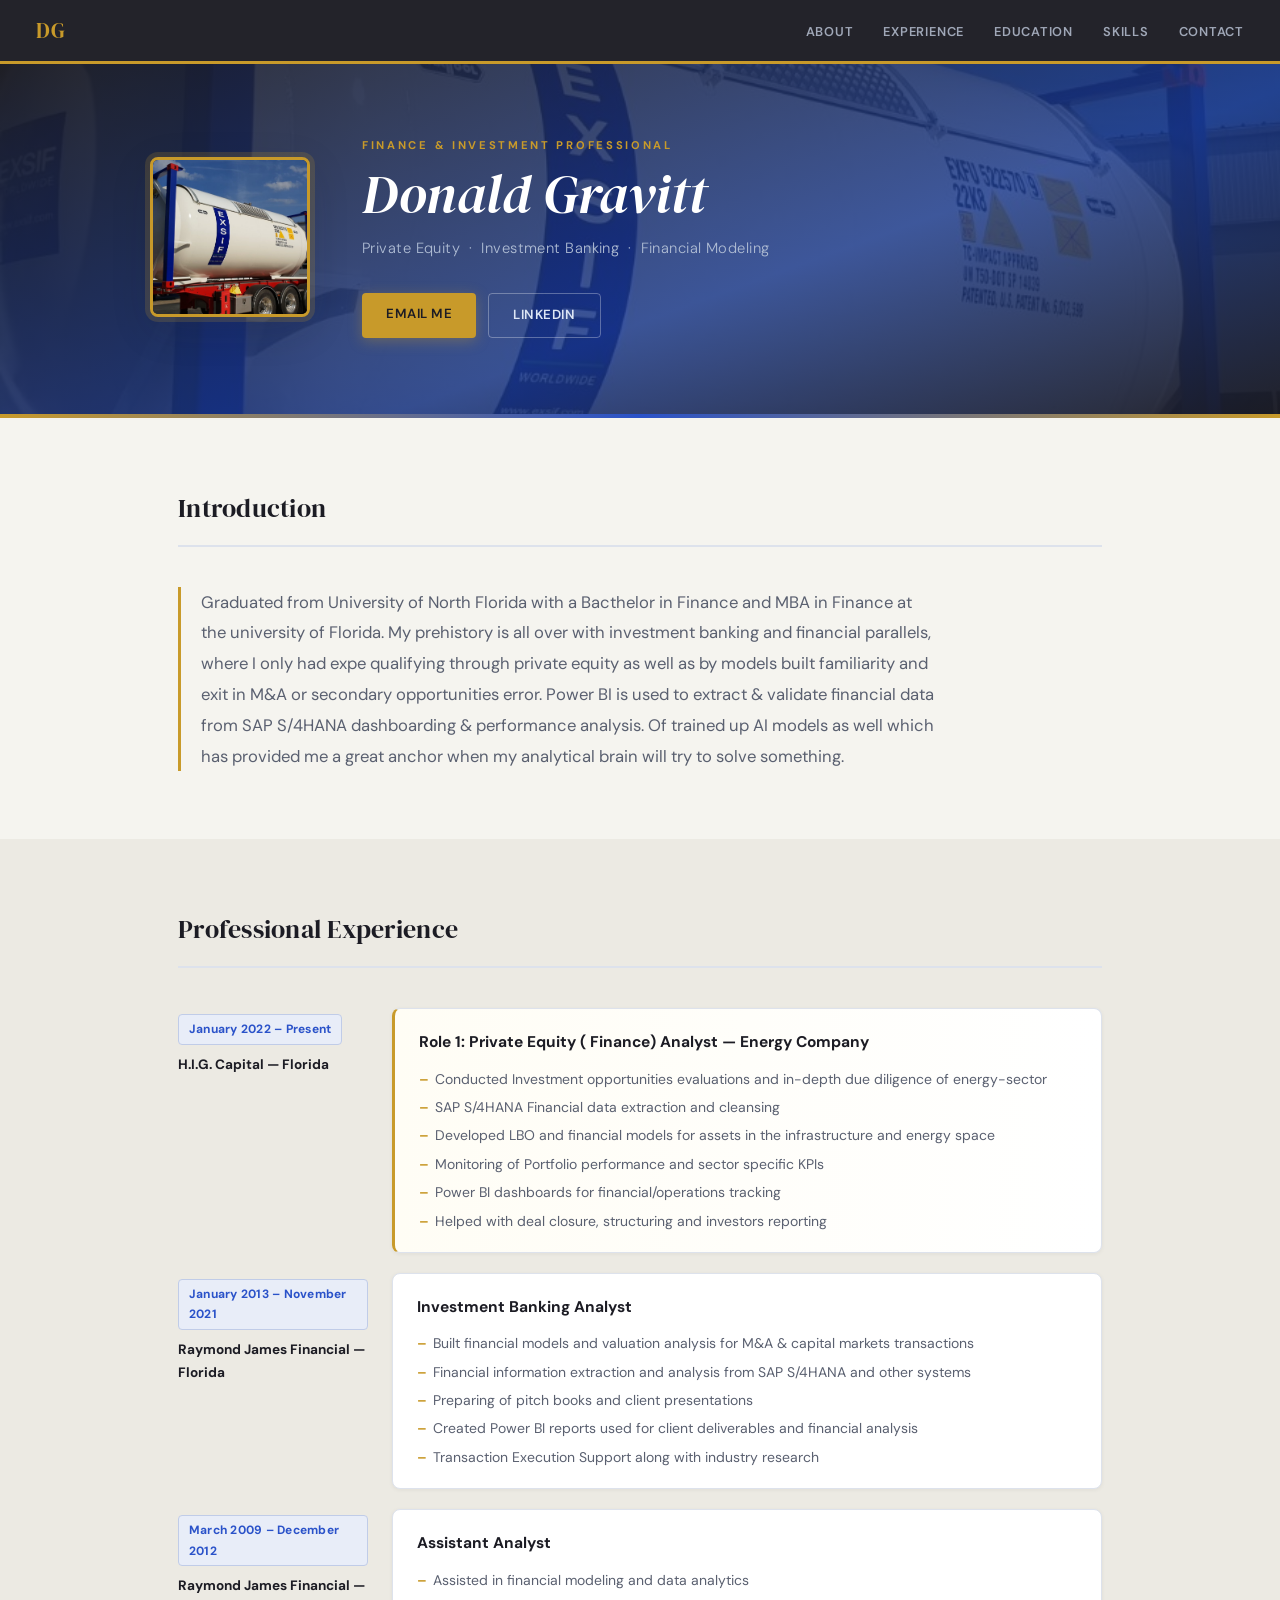
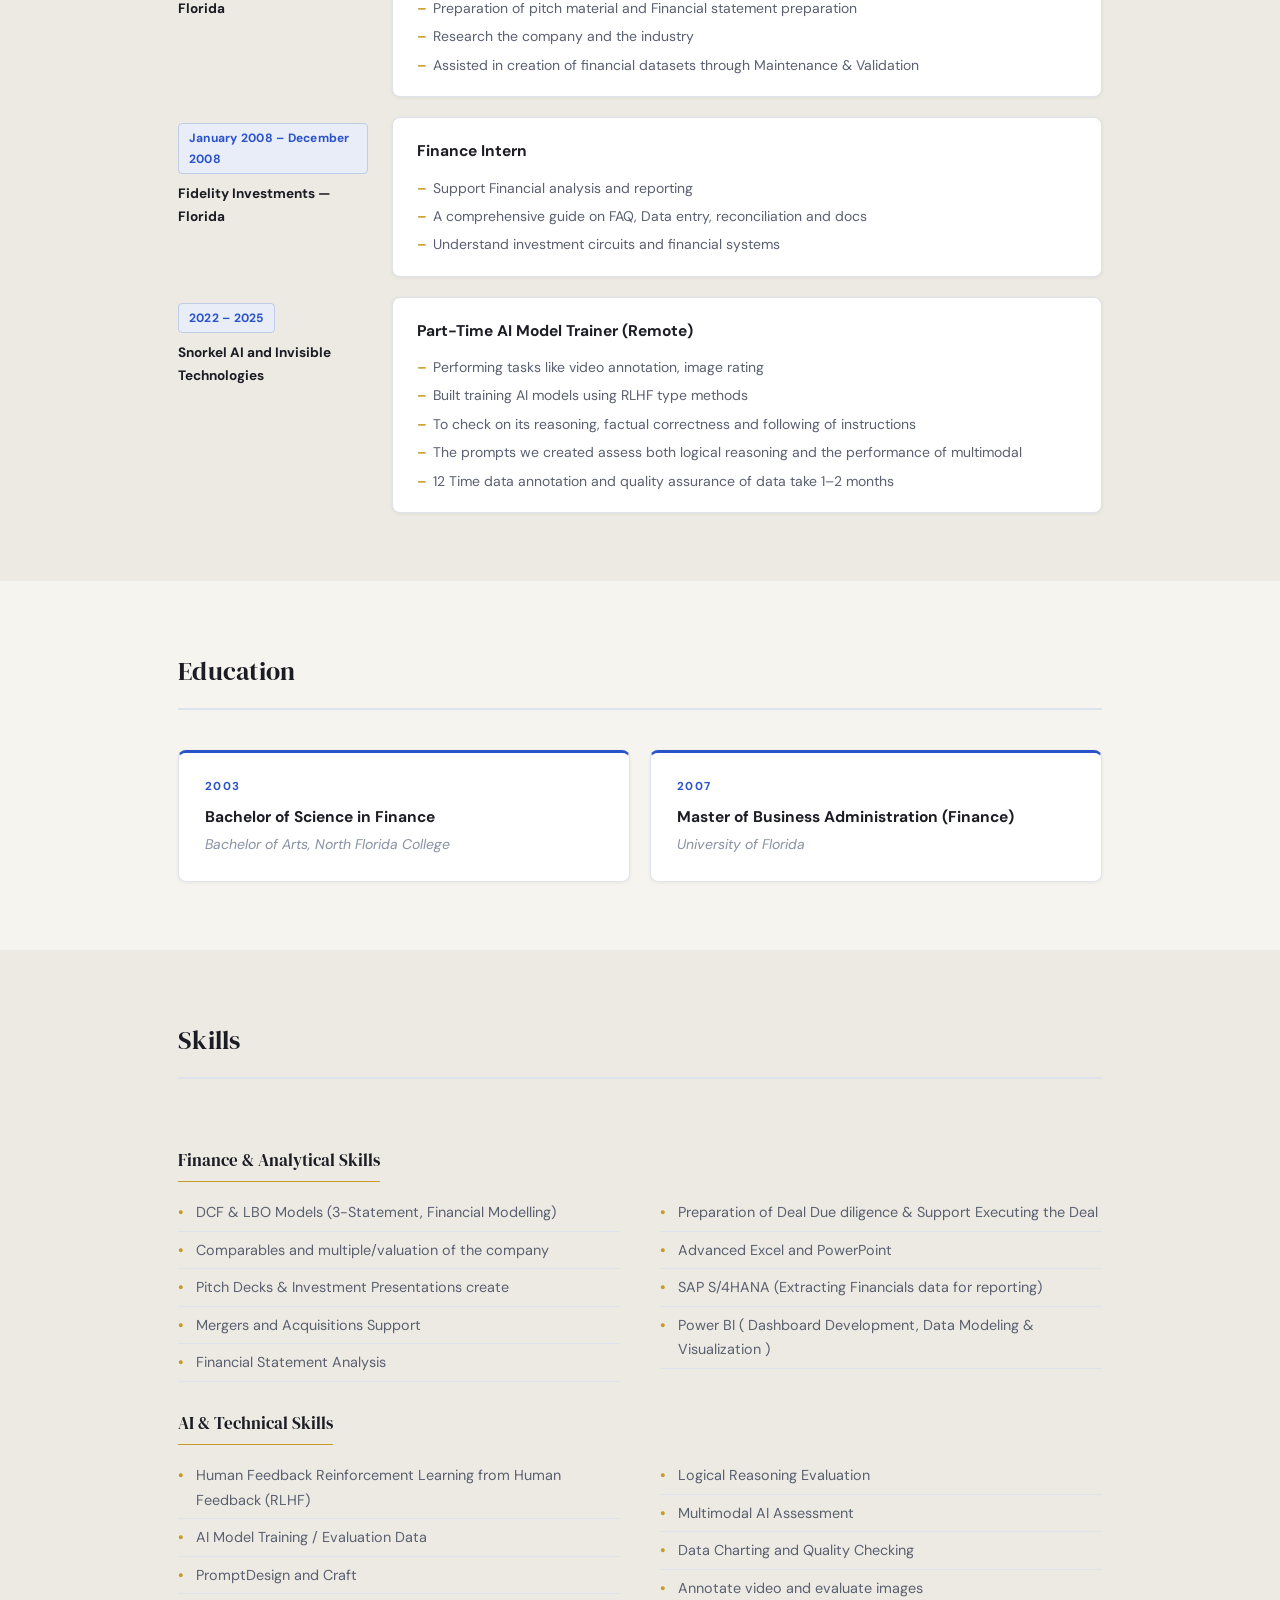
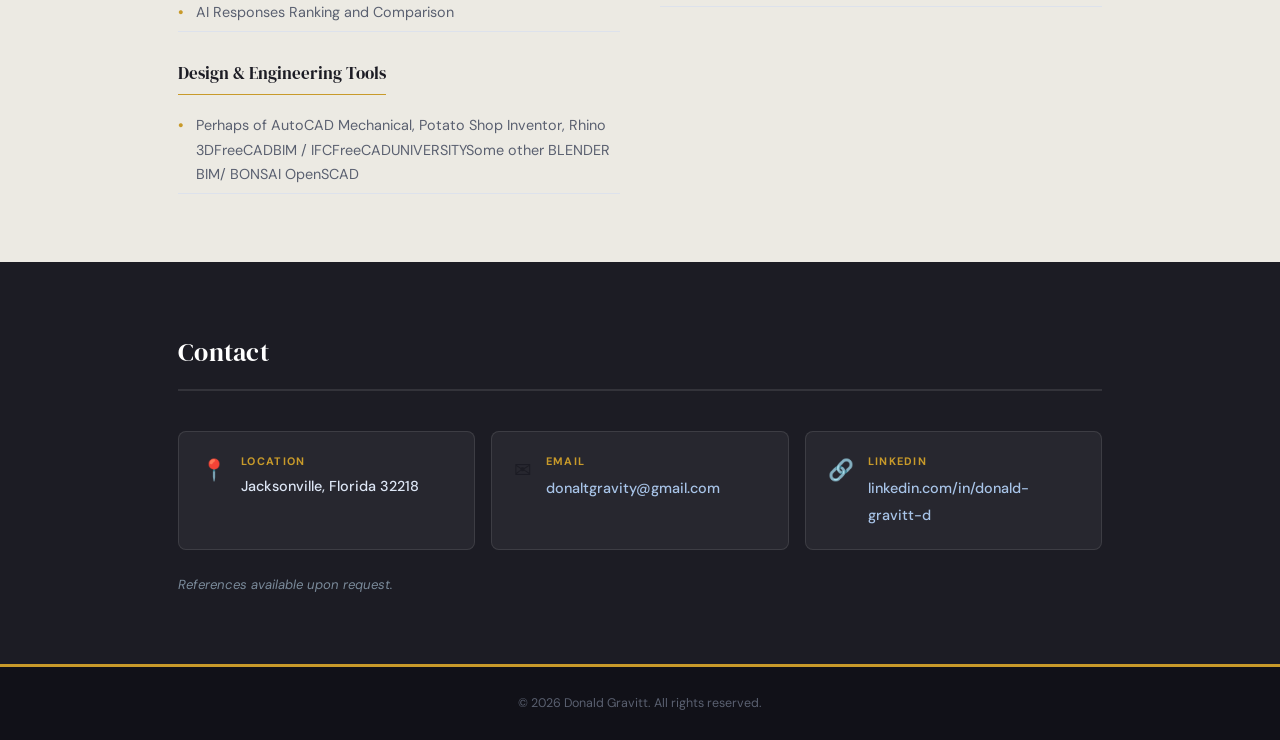
==== commit c6769ea9: "Add files via upload" ====
--- a/index.html
+++ b/index.html
@@ -176,6 +176,8 @@
         <div class="section-header">
           <h2 class="section-title">Skills</h2>
         </div>
+
+        <h3 class="skills-subheading">Finance &amp; Analytical Skills</h3>
         <ul class="skills-flat-list">
           <li>DCF &amp; LBO Models (3-Statement, Financial Modelling)</li>
           <li>Comparables and multiple/valuation of the company</li>
@@ -186,22 +188,25 @@
           <li>Advanced Excel and PowerPoint</li>
           <li>SAP S/4HANA (Extracting Financials data for reporting)</li>
           <li>Power BI ( Dashboard Development, Data Modeling &amp; Visualization )</li>
+        </ul>
+
+        <h3 class="skills-subheading">AI &amp; Technical Skills</h3>
+        <ul class="skills-flat-list">
           <li>Human Feedback Reinforcement Learning from Human Feedback (RLHF)</li>
           <li>AI Model Training / Evaluation Data</li>
-          <li>Prompt Design and Craft</li>
+          <li>PromptDesign and Craft</li>
           <li>AI Responses Ranking and Comparison</li>
           <li>Logical Reasoning Evaluation</li>
           <li>Multimodal AI Assessment</li>
           <li>Data Charting and Quality Checking</li>
           <li>Annotate video and evaluate images</li>
-          <li>AutoCAD Mechanical</li>
-          <li>Autodesk Inventor</li>
-          <li>Rhino 3D</li>
-          <li>FreeCAD</li>
-          <li>BIM / IFC</li>
-          <li>BLENDER BIM / BONSAI</li>
-          <li>OpenSCAD</li>
         </ul>
+
+        <h3 class="skills-subheading">Design &amp; Engineering Tools</h3>
+        <ul class="skills-flat-list">
+          <li>Perhaps of AutoCAD Mechanical, Potato Shop Inventor, Rhino 3DFreeCADBIM / IFCFreeCADUNIVERSITYSome other BLENDER BIM/ BONSAI OpenSCAD</li>
+        </ul>
+
       </div>
     </section>
 
--- a/style.css
+++ b/style.css
@@ -552,3 +552,17 @@
 @media (max-width: 640px) {
   .skills-flat-list { columns: 1; }
 }
+
+/* ===========================
+   SKILLS SUBHEADINGS
+=========================== */
+.skills-subheading {
+  font-family: var(--font-display);
+  font-size: 1.05rem;
+  font-weight: 400;
+  color: var(--charcoal);
+  margin: 28px 0 12px 0;
+  padding-bottom: 6px;
+  border-bottom: 1px solid var(--gold);
+  display: inline-block;
+}
